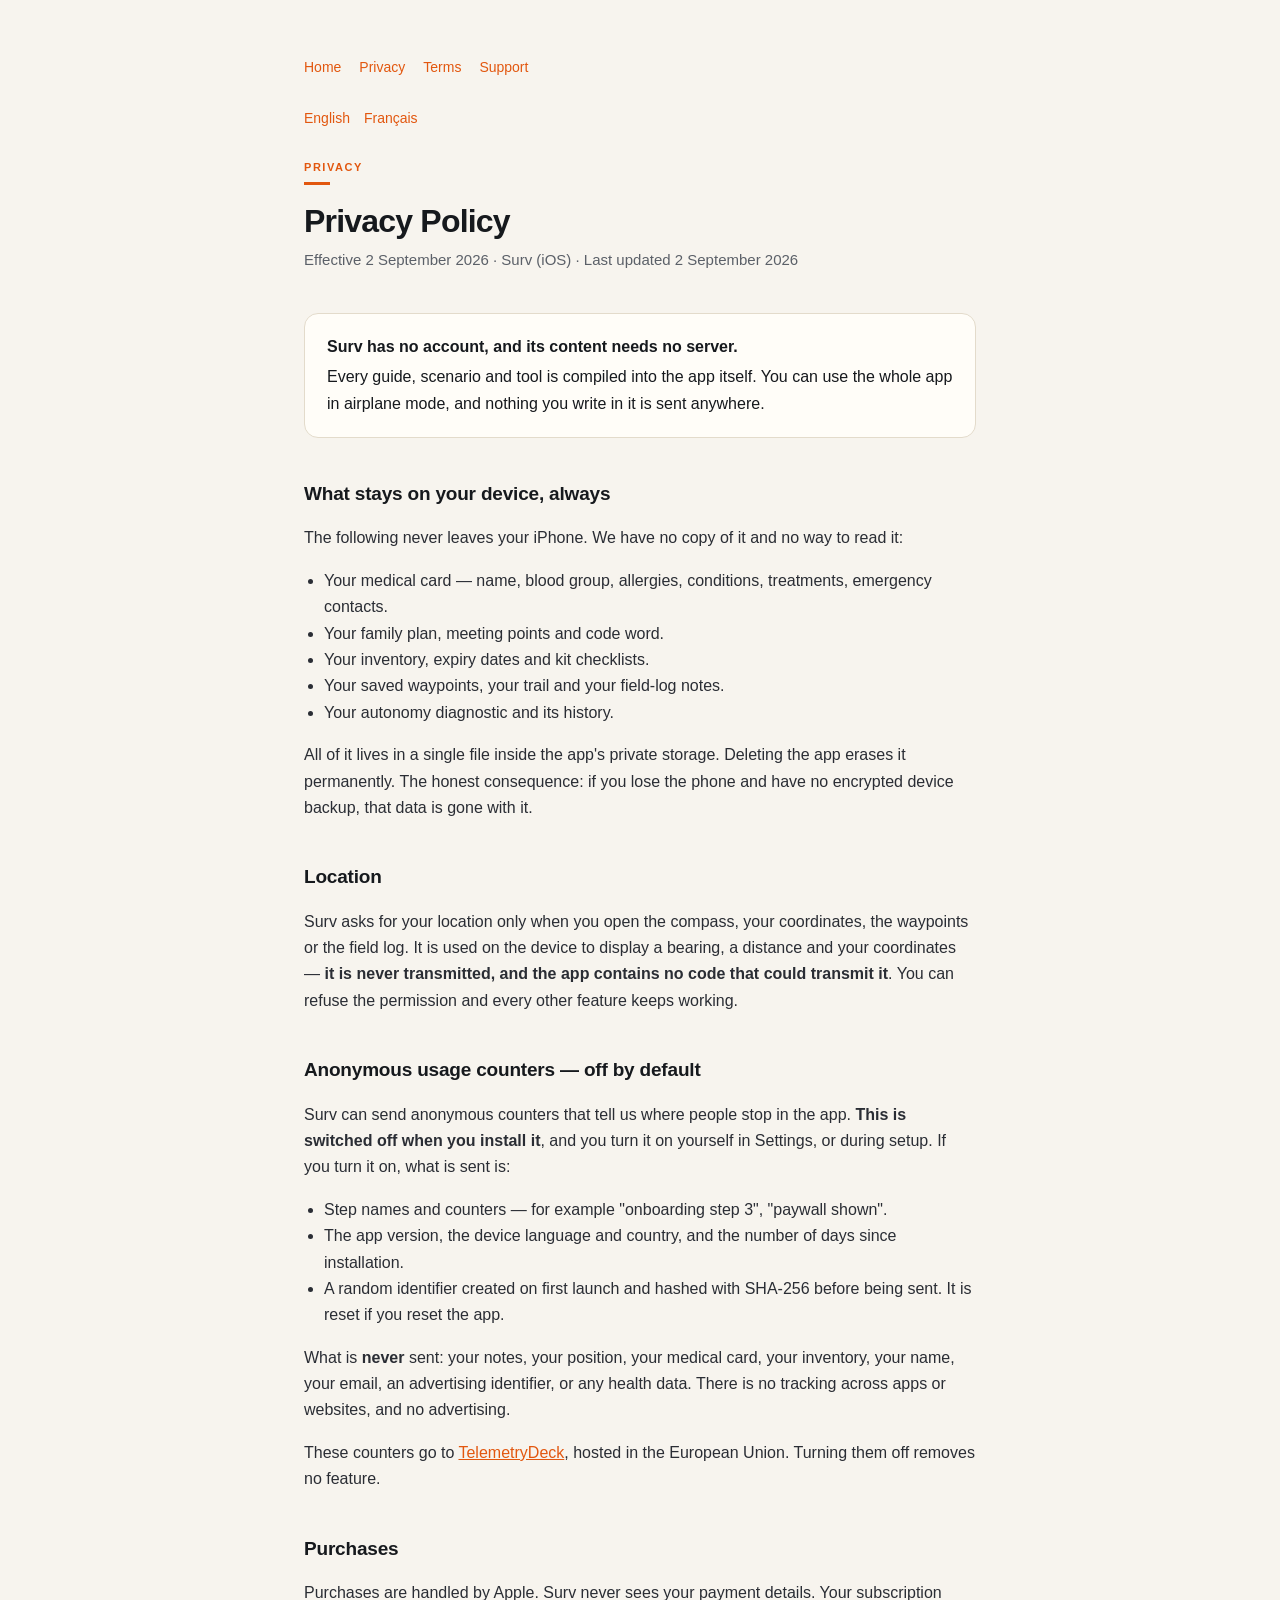
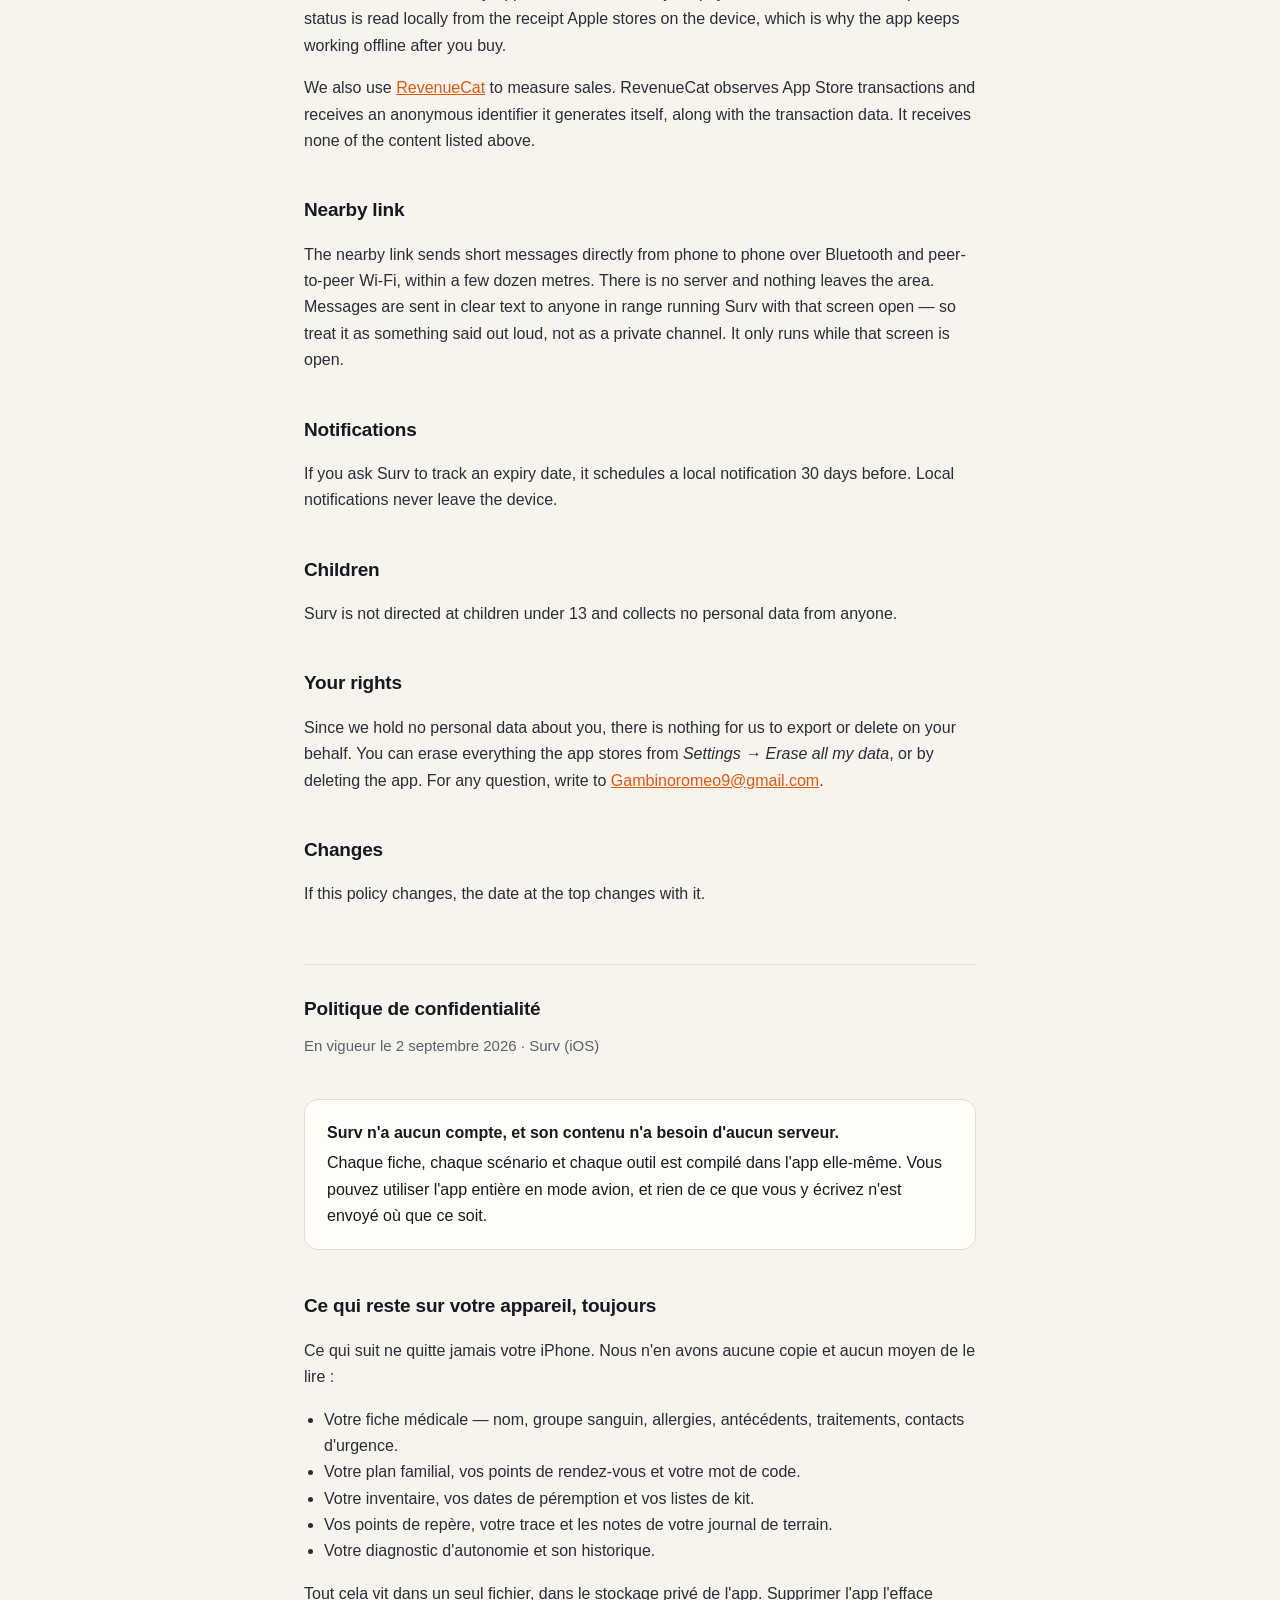
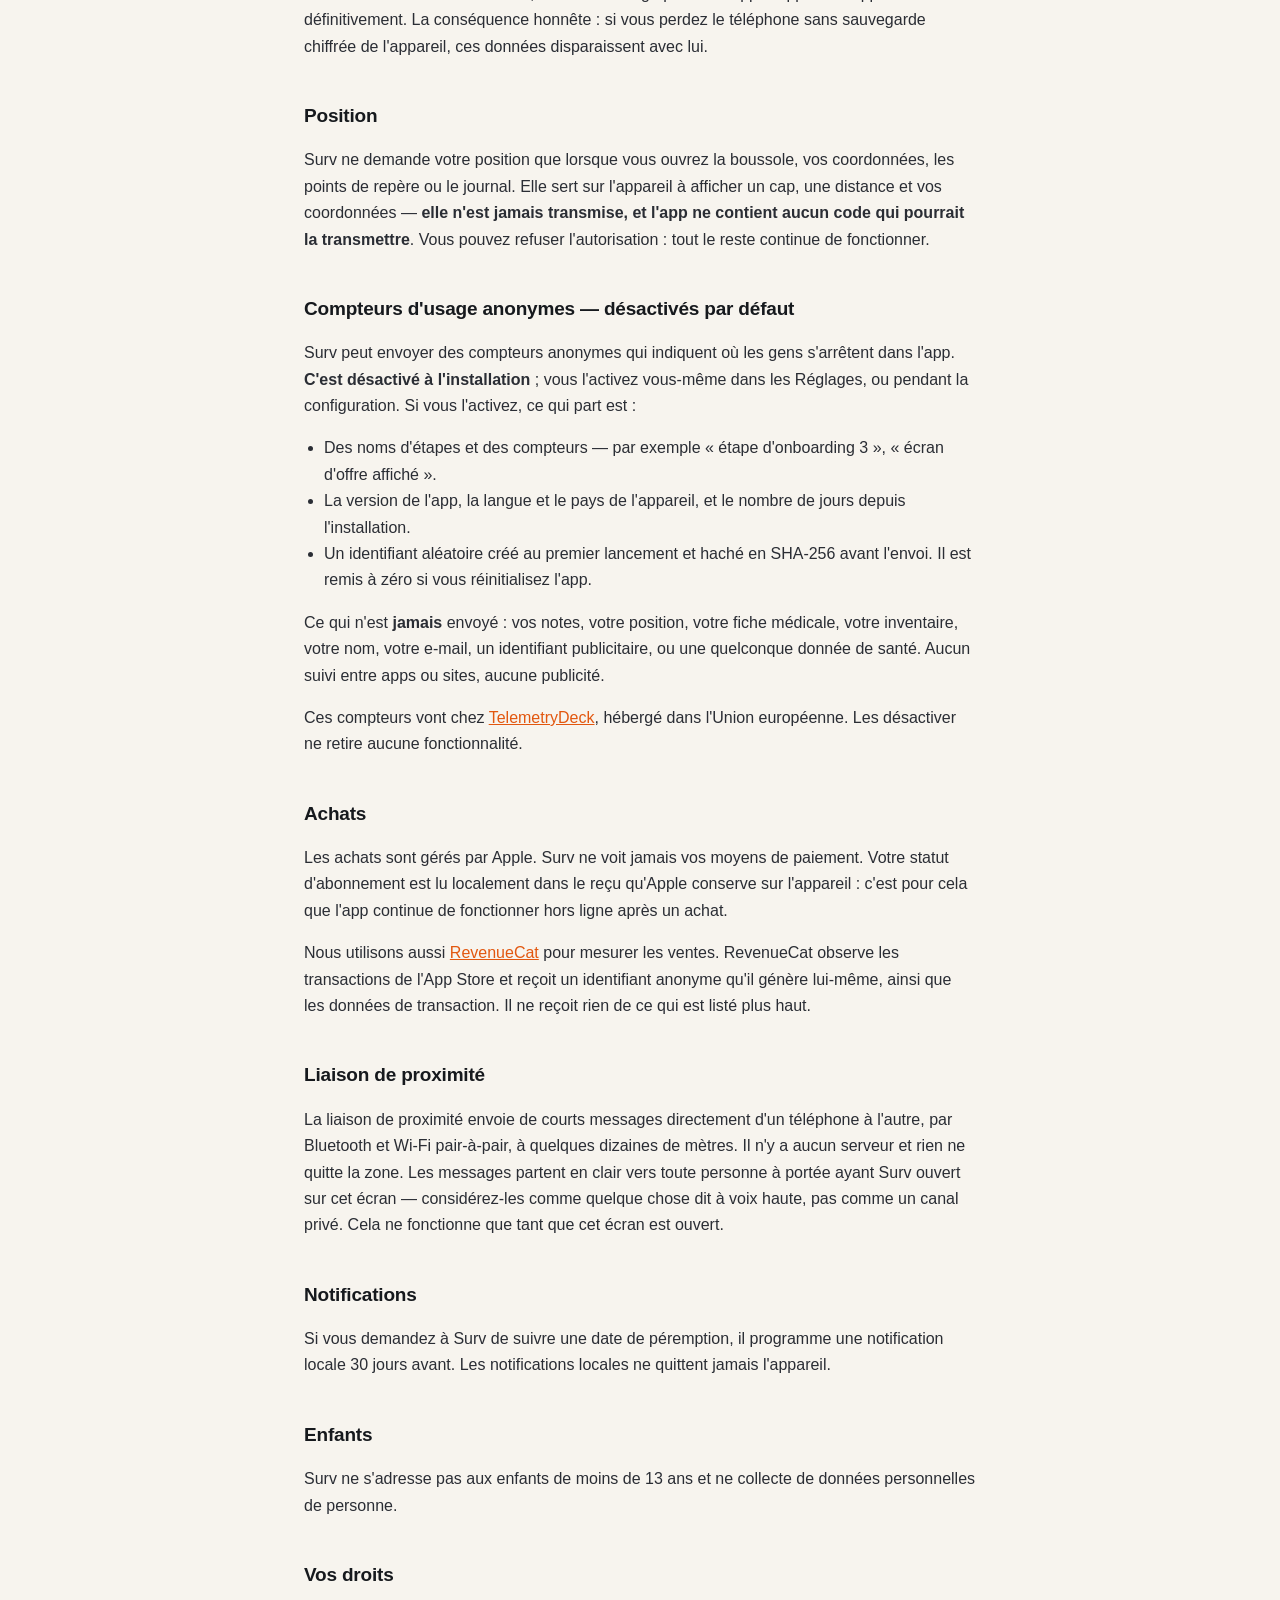
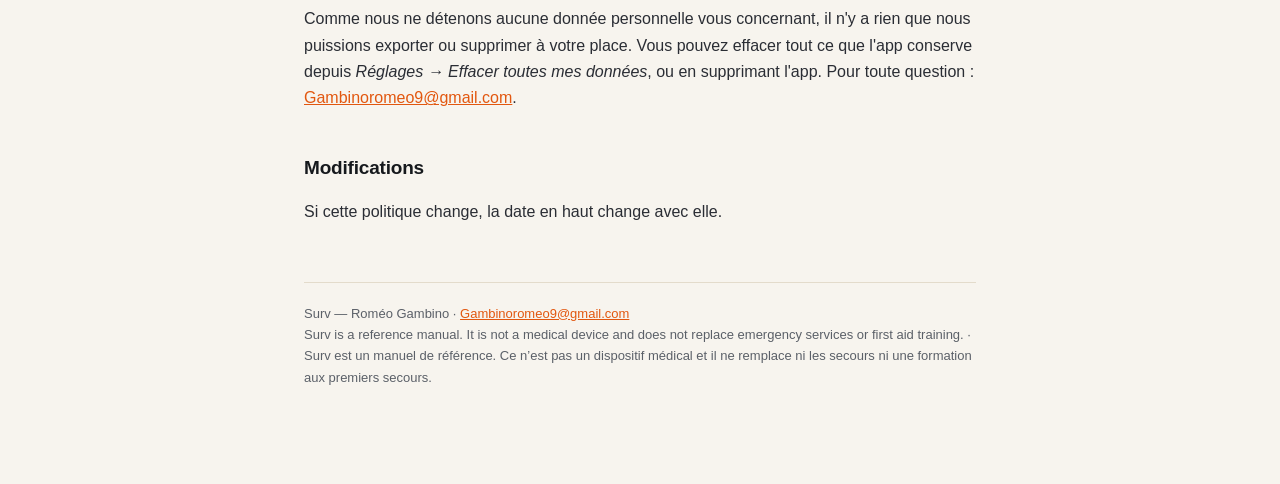
==== privacy.html @ 64fe91d2 "Surv — confidentialité, conditions et assistance Pages publiques bilingues EN/FR servies par GitHub " ====
<!doctype html><html lang="en"><head><meta charset="utf-8">
<meta name="viewport" content="width=device-width,initial-scale=1">
<title>Privacy Policy — Surv</title><link rel="stylesheet" href="style.css"></head><body>
<div class="wrap">
<nav><a href="index.html">Home</a><a href="privacy.html">Privacy</a><a href="terms.html">Terms</a><a href="support.html">Support</a></nav>
<div class="langbar"><a href="#en">English</a><a href="#fr">Français</a></div>

<p class="eyebrow" id="en">Privacy</p><div class="rule"></div>
<h1>Privacy Policy</h1>
<p class="sub">Effective 2 September 2026 · Surv (iOS) · Last updated 2 September 2026</p>

<div class="card"><strong>Surv has no account, and its content needs no server.</strong>
Every guide, scenario and tool is compiled into the app itself. You can use the whole app in airplane mode, and nothing you write in it is sent anywhere.</div>

<h2>What stays on your device, always</h2>
<p>The following never leaves your iPhone. We have no copy of it and no way to read it:</p>
<ul>
<li>Your medical card — name, blood group, allergies, conditions, treatments, emergency contacts.</li>
<li>Your family plan, meeting points and code word.</li>
<li>Your inventory, expiry dates and kit checklists.</li>
<li>Your saved waypoints, your trail and your field-log notes.</li>
<li>Your autonomy diagnostic and its history.</li>
</ul>
<p>All of it lives in a single file inside the app's private storage. Deleting the app erases it permanently. The honest consequence: if you lose the phone and have no encrypted device backup, that data is gone with it.</p>

<h2>Location</h2>
<p>Surv asks for your location only when you open the compass, your coordinates, the waypoints or the field log. It is used on the device to display a bearing, a distance and your coordinates — <strong>it is never transmitted, and the app contains no code that could transmit it</strong>. You can refuse the permission and every other feature keeps working.</p>

<h2>Anonymous usage counters — off by default</h2>
<p>Surv can send anonymous counters that tell us where people stop in the app. <strong>This is switched off when you install it</strong>, and you turn it on yourself in Settings, or during setup. If you turn it on, what is sent is:</p>
<ul>
<li>Step names and counters — for example "onboarding step 3", "paywall shown".</li>
<li>The app version, the device language and country, and the number of days since installation.</li>
<li>A random identifier created on first launch and hashed with SHA-256 before being sent. It is reset if you reset the app.</li>
</ul>
<p>What is <strong>never</strong> sent: your notes, your position, your medical card, your inventory, your name, your email, an advertising identifier, or any health data. There is no tracking across apps or websites, and no advertising.</p>
<p>These counters go to <a href="https://telemetrydeck.com/privacy/">TelemetryDeck</a>, hosted in the European Union. Turning them off removes no feature.</p>

<h2>Purchases</h2>
<p>Purchases are handled by Apple. Surv never sees your payment details. Your subscription status is read locally from the receipt Apple stores on the device, which is why the app keeps working offline after you buy.</p>
<p>We also use <a href="https://www.revenuecat.com/privacy/">RevenueCat</a> to measure sales. RevenueCat observes App Store transactions and receives an anonymous identifier it generates itself, along with the transaction data. It receives none of the content listed above.</p>

<h2>Nearby link</h2>
<p>The nearby link sends short messages directly from phone to phone over Bluetooth and peer-to-peer Wi-Fi, within a few dozen metres. There is no server and nothing leaves the area. Messages are sent in clear text to anyone in range running Surv with that screen open — so treat it as something said out loud, not as a private channel. It only runs while that screen is open.</p>

<h2>Notifications</h2>
<p>If you ask Surv to track an expiry date, it schedules a local notification 30 days before. Local notifications never leave the device.</p>

<h2>Children</h2>
<p>Surv is not directed at children under 13 and collects no personal data from anyone.</p>

<h2>Your rights</h2>
<p>Since we hold no personal data about you, there is nothing for us to export or delete on your behalf. You can erase everything the app stores from <em>Settings → Erase all my data</em>, or by deleting the app. For any question, write to <a href="mailto:Gambinoromeo9@gmail.com">Gambinoromeo9@gmail.com</a>.</p>

<h2>Changes</h2>
<p>If this policy changes, the date at the top changes with it.</p>

<h2 class="sect" id="fr">Politique de confidentialité</h2>
<p class="sub">En vigueur le 2 septembre 2026 · Surv (iOS)</p>

<div class="card"><strong>Surv n'a aucun compte, et son contenu n'a besoin d'aucun serveur.</strong>
Chaque fiche, chaque scénario et chaque outil est compilé dans l'app elle-même. Vous pouvez utiliser l'app entière en mode avion, et rien de ce que vous y écrivez n'est envoyé où que ce soit.</div>

<h2>Ce qui reste sur votre appareil, toujours</h2>
<p>Ce qui suit ne quitte jamais votre iPhone. Nous n'en avons aucune copie et aucun moyen de le lire :</p>
<ul>
<li>Votre fiche médicale — nom, groupe sanguin, allergies, antécédents, traitements, contacts d'urgence.</li>
<li>Votre plan familial, vos points de rendez-vous et votre mot de code.</li>
<li>Votre inventaire, vos dates de péremption et vos listes de kit.</li>
<li>Vos points de repère, votre trace et les notes de votre journal de terrain.</li>
<li>Votre diagnostic d'autonomie et son historique.</li>
</ul>
<p>Tout cela vit dans un seul fichier, dans le stockage privé de l'app. Supprimer l'app l'efface définitivement. La conséquence honnête : si vous perdez le téléphone sans sauvegarde chiffrée de l'appareil, ces données disparaissent avec lui.</p>

<h2>Position</h2>
<p>Surv ne demande votre position que lorsque vous ouvrez la boussole, vos coordonnées, les points de repère ou le journal. Elle sert sur l'appareil à afficher un cap, une distance et vos coordonnées — <strong>elle n'est jamais transmise, et l'app ne contient aucun code qui pourrait la transmettre</strong>. Vous pouvez refuser l'autorisation : tout le reste continue de fonctionner.</p>

<h2>Compteurs d'usage anonymes — désactivés par défaut</h2>
<p>Surv peut envoyer des compteurs anonymes qui indiquent où les gens s'arrêtent dans l'app. <strong>C'est désactivé à l'installation</strong> ; vous l'activez vous-même dans les Réglages, ou pendant la configuration. Si vous l'activez, ce qui part est :</p>
<ul>
<li>Des noms d'étapes et des compteurs — par exemple « étape d'onboarding 3 », « écran d'offre affiché ».</li>
<li>La version de l'app, la langue et le pays de l'appareil, et le nombre de jours depuis l'installation.</li>
<li>Un identifiant aléatoire créé au premier lancement et haché en SHA-256 avant l'envoi. Il est remis à zéro si vous réinitialisez l'app.</li>
</ul>
<p>Ce qui n'est <strong>jamais</strong> envoyé : vos notes, votre position, votre fiche médicale, votre inventaire, votre nom, votre e-mail, un identifiant publicitaire, ou une quelconque donnée de santé. Aucun suivi entre apps ou sites, aucune publicité.</p>
<p>Ces compteurs vont chez <a href="https://telemetrydeck.com/privacy/">TelemetryDeck</a>, hébergé dans l'Union européenne. Les désactiver ne retire aucune fonctionnalité.</p>

<h2>Achats</h2>
<p>Les achats sont gérés par Apple. Surv ne voit jamais vos moyens de paiement. Votre statut d'abonnement est lu localement dans le reçu qu'Apple conserve sur l'appareil : c'est pour cela que l'app continue de fonctionner hors ligne après un achat.</p>
<p>Nous utilisons aussi <a href="https://www.revenuecat.com/privacy/">RevenueCat</a> pour mesurer les ventes. RevenueCat observe les transactions de l'App Store et reçoit un identifiant anonyme qu'il génère lui-même, ainsi que les données de transaction. Il ne reçoit rien de ce qui est listé plus haut.</p>

<h2>Liaison de proximité</h2>
<p>La liaison de proximité envoie de courts messages directement d'un téléphone à l'autre, par Bluetooth et Wi-Fi pair-à-pair, à quelques dizaines de mètres. Il n'y a aucun serveur et rien ne quitte la zone. Les messages partent en clair vers toute personne à portée ayant Surv ouvert sur cet écran — considérez-les comme quelque chose dit à voix haute, pas comme un canal privé. Cela ne fonctionne que tant que cet écran est ouvert.</p>

<h2>Notifications</h2>
<p>Si vous demandez à Surv de suivre une date de péremption, il programme une notification locale 30 jours avant. Les notifications locales ne quittent jamais l'appareil.</p>

<h2>Enfants</h2>
<p>Surv ne s'adresse pas aux enfants de moins de 13 ans et ne collecte de données personnelles de personne.</p>

<h2>Vos droits</h2>
<p>Comme nous ne détenons aucune donnée personnelle vous concernant, il n'y a rien que nous puissions exporter ou supprimer à votre place. Vous pouvez effacer tout ce que l'app conserve depuis <em>Réglages → Effacer toutes mes données</em>, ou en supprimant l'app. Pour toute question : <a href="mailto:Gambinoromeo9@gmail.com">Gambinoromeo9@gmail.com</a>.</p>

<h2>Modifications</h2>
<p>Si cette politique change, la date en haut change avec elle.</p>

<footer>Surv — Roméo Gambino · <a href="mailto:Gambinoromeo9@gmail.com">Gambinoromeo9@gmail.com</a><br>Surv is a reference manual. It is not a medical device and does not replace emergency services or first aid training. · Surv est un manuel de référence. Ce n’est pas un dispositif médical et il ne remplace ni les secours ni une formation aux premiers secours.</footer>
</div></body></html>
---- style.css ----
:root{--ink:#16191d;--muted:#5b6068;--line:#e3dbcb;--accent:#E2570F;--bg:#f7f4ee;--card:#fffdf8}
*{box-sizing:border-box}
body{margin:0;background:var(--bg);color:var(--ink);
  font:16px/1.65 -apple-system,BlinkMacSystemFont,"Segoe UI",Inter,sans-serif}
.wrap{max-width:720px;margin:0 auto;padding:56px 24px 96px}
h1{font-size:32px;line-height:1.15;letter-spacing:-.025em;margin:0 0 8px;font-weight:800}
h2{font-size:19px;letter-spacing:-.01em;margin:40px 0 10px;font-weight:700}
h2.sect{margin-top:56px;padding-top:28px;border-top:1px solid var(--line)}
h3{font-size:16px;margin:24px 0 6px}
.sub{color:var(--muted);margin:0 0 40px;font-size:15px}
p,li{color:#2a2d34}
ul{padding-left:20px}
a{color:var(--accent)}
.card{background:var(--card);border:1px solid var(--line);border-radius:14px;padding:20px 22px;margin:24px 0}
.card strong{display:block;margin-bottom:4px}
.eyebrow{font-size:11px;font-weight:800;letter-spacing:.14em;text-transform:uppercase;color:var(--accent);margin:0 0 6px}
.rule{width:26px;height:3px;background:var(--accent);margin:0 0 18px}
footer{margin-top:56px;padding-top:20px;border-top:1px solid var(--line);color:var(--muted);font-size:13px}
nav{margin-bottom:28px;font-size:14px}
nav a{margin-right:18px;text-decoration:none}
nav a:hover{text-decoration:underline}
.langbar{margin:0 0 28px;font-size:14px}
.langbar a{margin-right:14px;text-decoration:none}
table{border-collapse:collapse;width:100%;margin:18px 0;font-size:15px}
th,td{text-align:left;padding:9px 10px;border-bottom:1px solid var(--line);vertical-align:top}
th{font-weight:700;color:var(--muted);font-size:13px;text-transform:uppercase;letter-spacing:.06em}
code{background:rgba(226,87,15,.09);padding:1px 6px;border-radius:5px;font-size:14px}
@media(prefers-color-scheme:dark){
  :root{--ink:#ecebe6;--muted:#8f95a1;--line:#262a31;--bg:#0b0d10;--card:#14171c;--accent:#FF6B00}
  p,li{color:#d2d5dc}
}
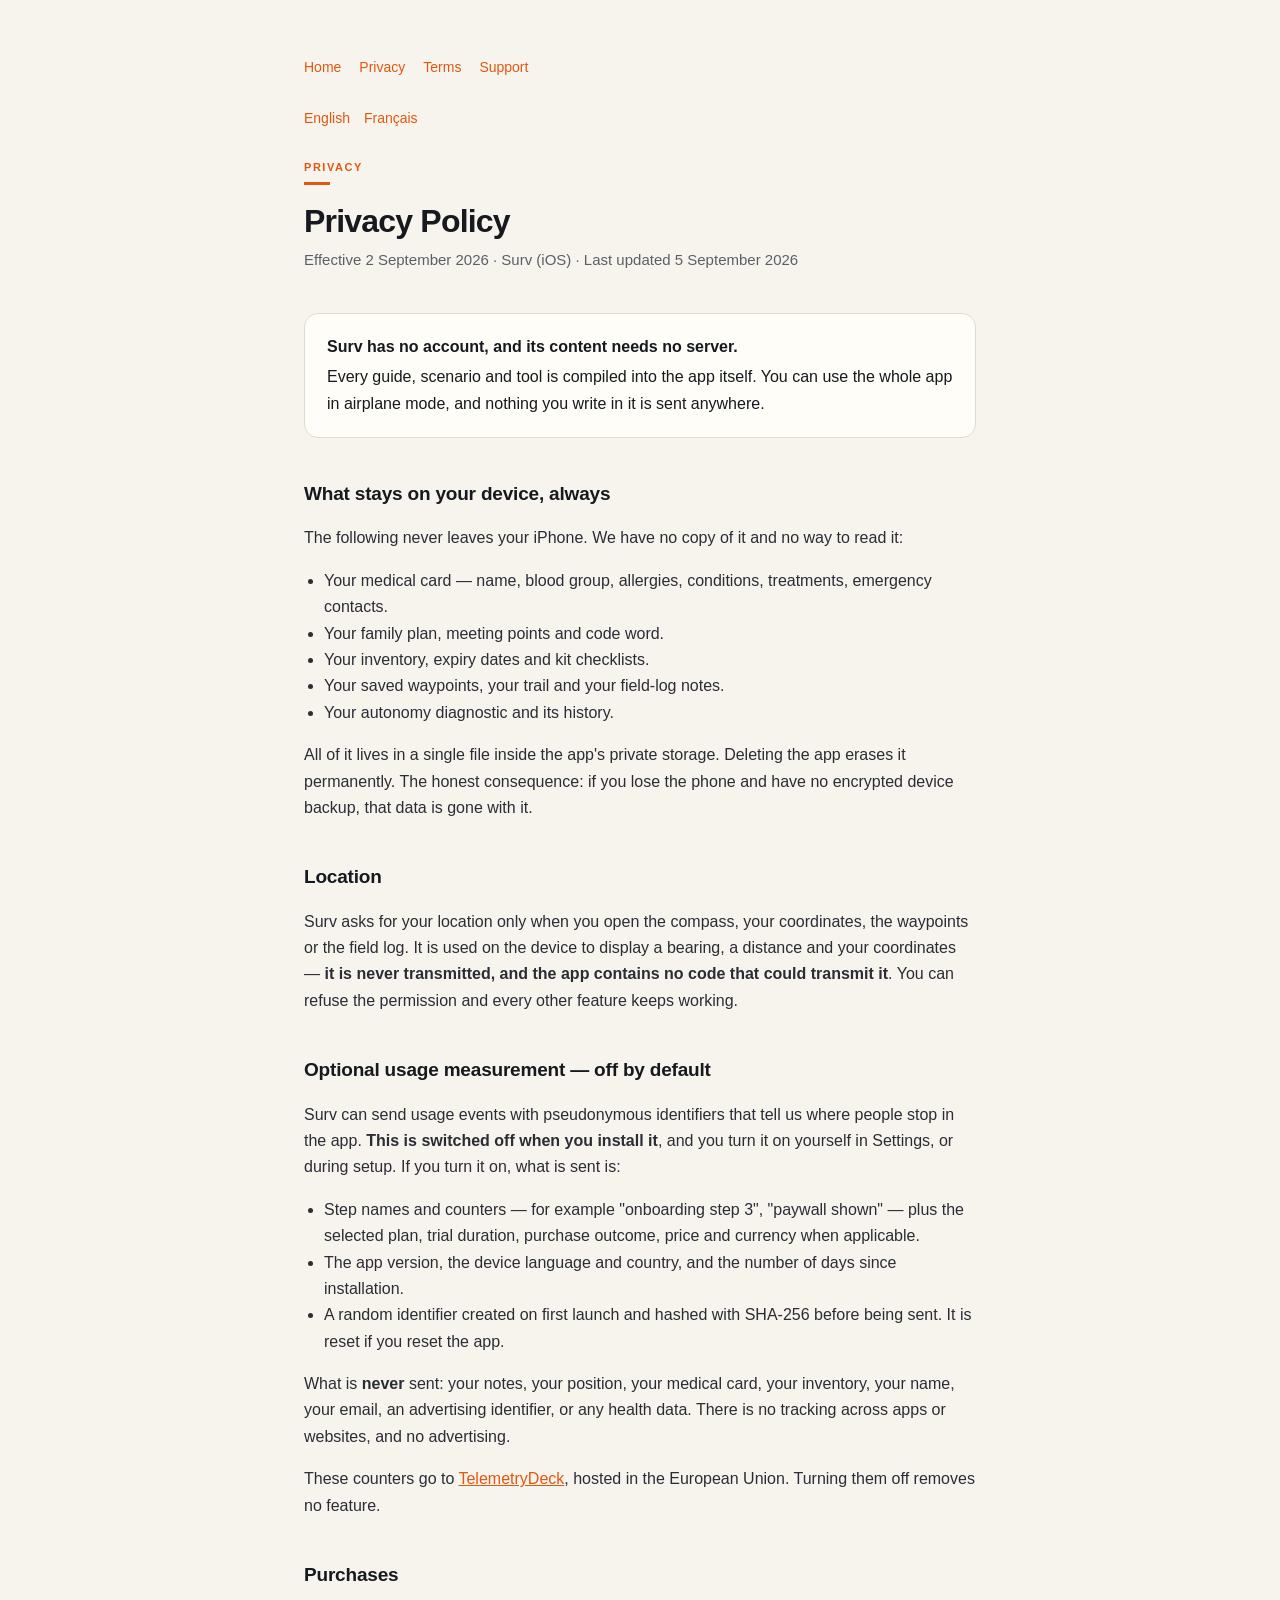
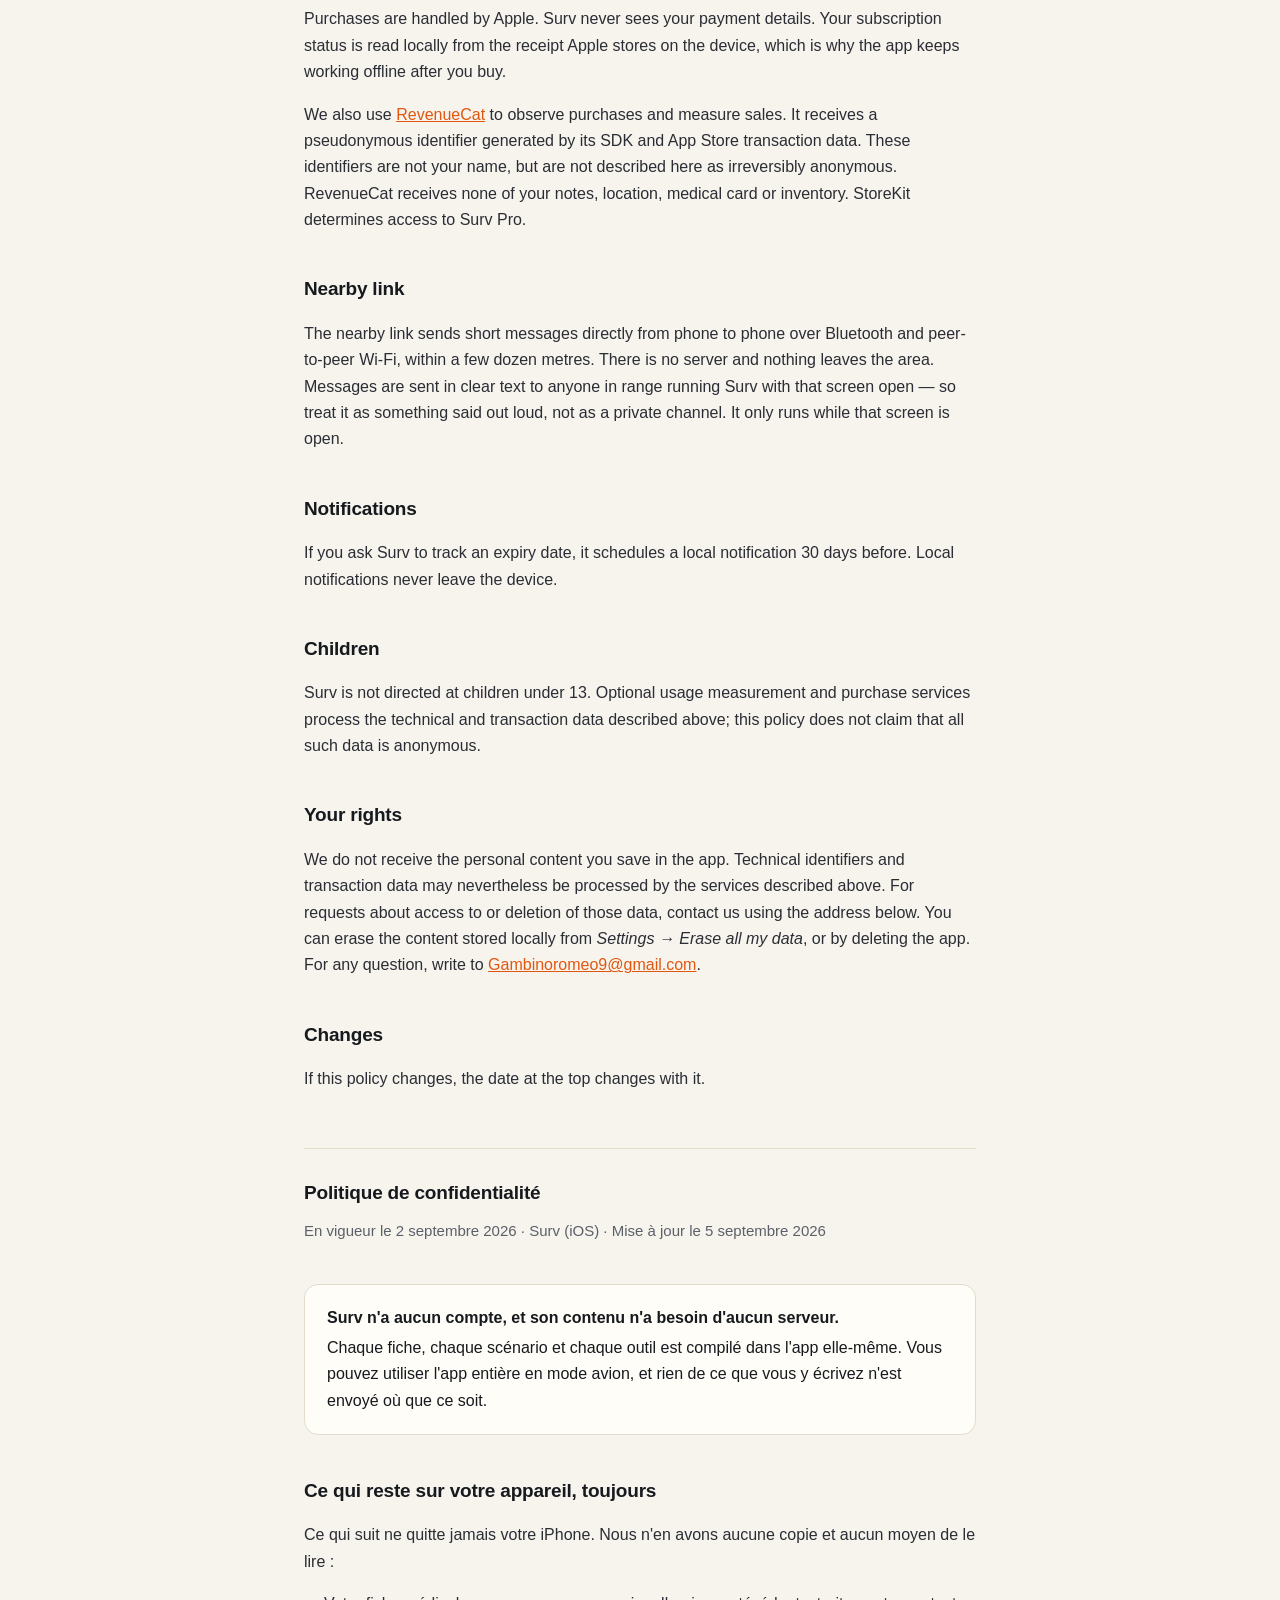
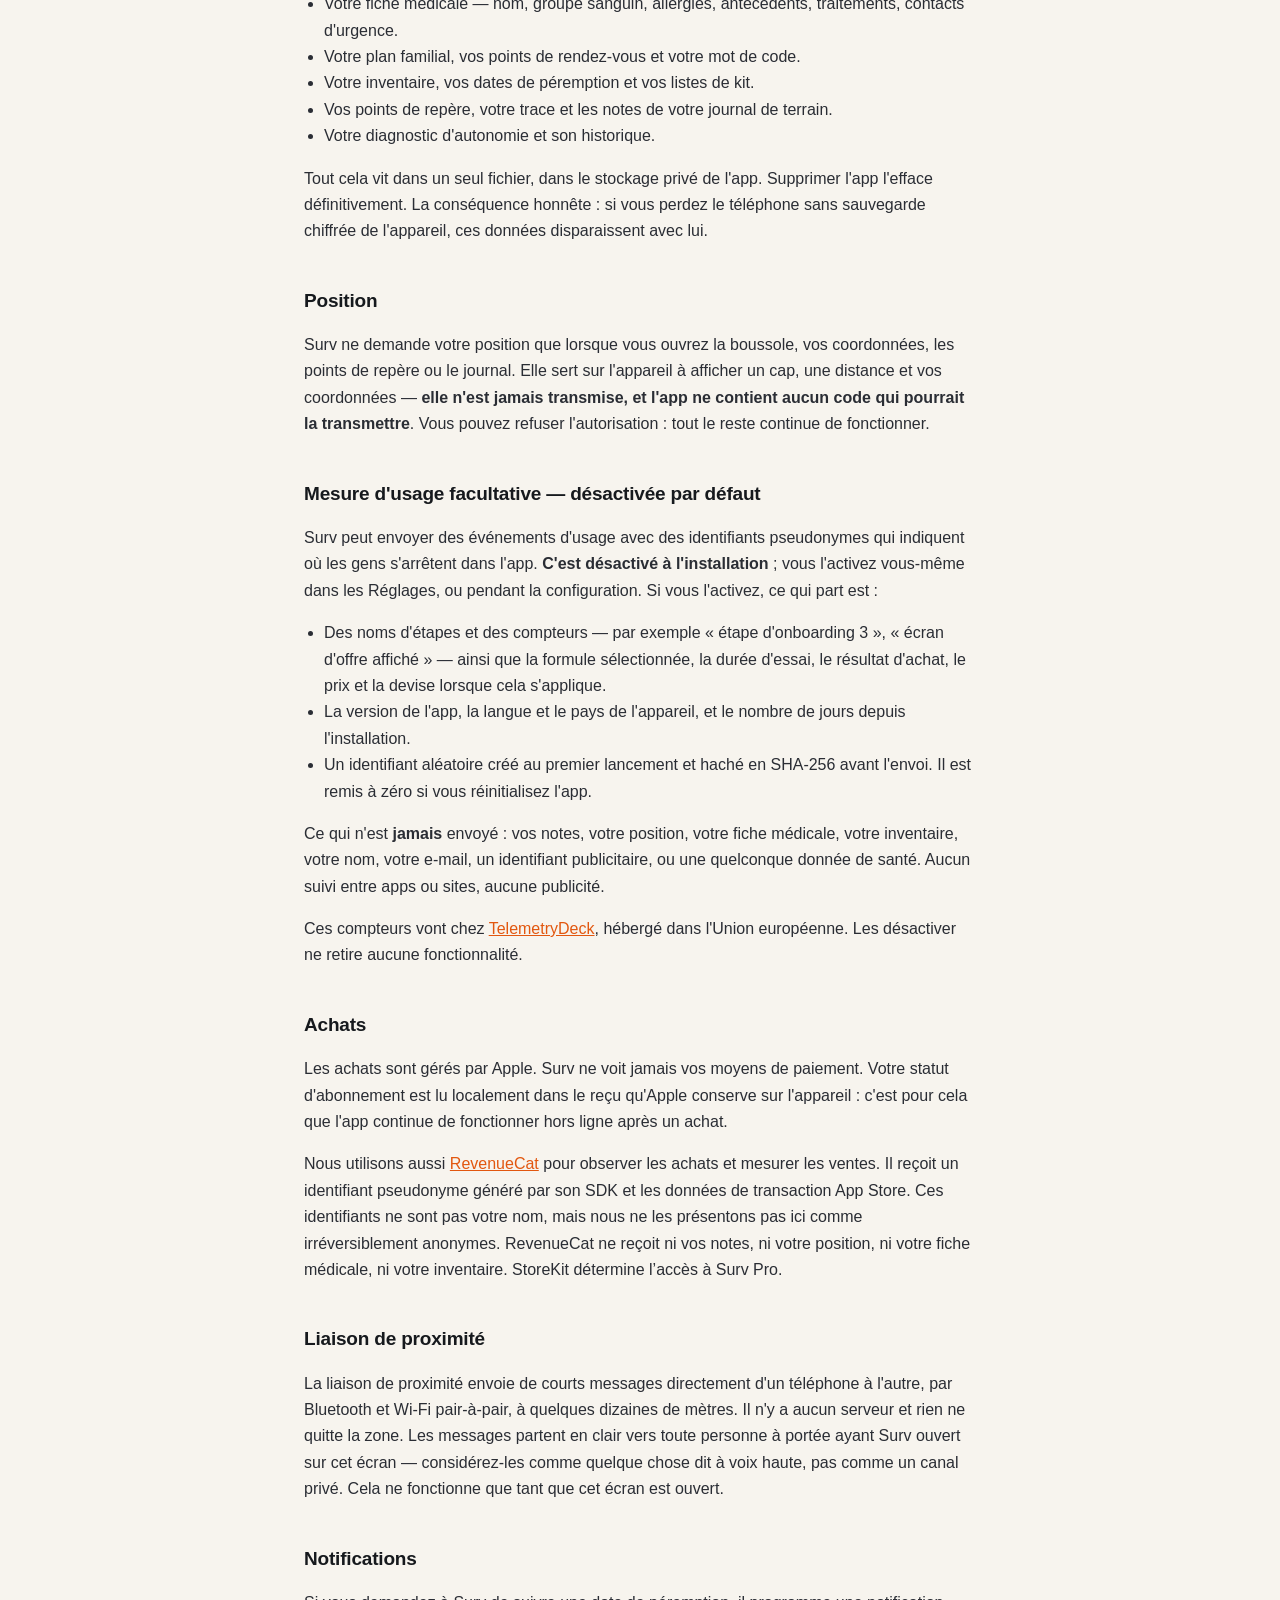
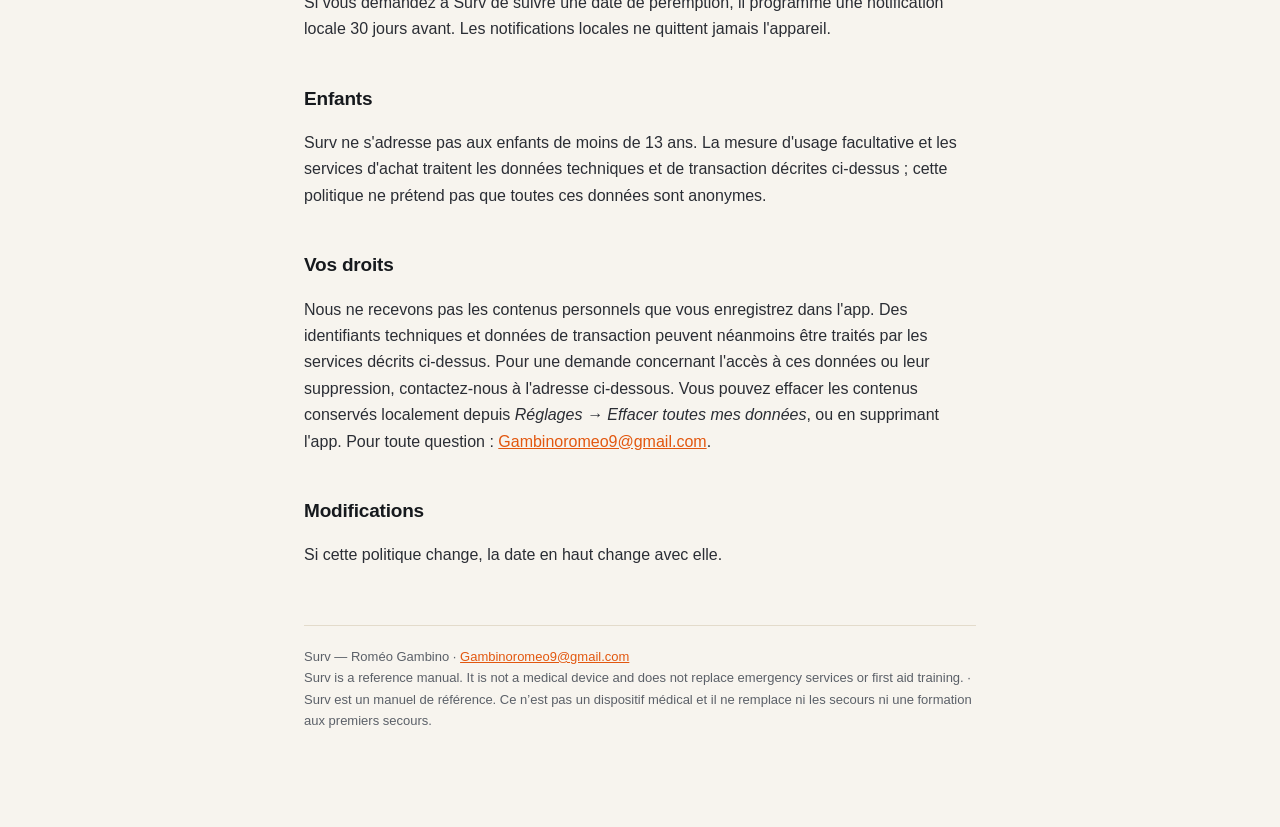
==== commit b05a6d60: "Clarify technical identifiers and privacy requests in French and English" ====
--- a/privacy.html
+++ b/privacy.html
@@ -7,7 +7,7 @@
 
 <p class="eyebrow" id="en">Privacy</p><div class="rule"></div>
 <h1>Privacy Policy</h1>
-<p class="sub">Effective 2 September 2026 · Surv (iOS) · Last updated 2 September 2026</p>
+<p class="sub">Effective 2 September 2026 · Surv (iOS) · Last updated 5 September 2026</p>
 
 <div class="card"><strong>Surv has no account, and its content needs no server.</strong>
 Every guide, scenario and tool is compiled into the app itself. You can use the whole app in airplane mode, and nothing you write in it is sent anywhere.</div>
@@ -26,10 +26,10 @@
 <h2>Location</h2>
 <p>Surv asks for your location only when you open the compass, your coordinates, the waypoints or the field log. It is used on the device to display a bearing, a distance and your coordinates — <strong>it is never transmitted, and the app contains no code that could transmit it</strong>. You can refuse the permission and every other feature keeps working.</p>
 
-<h2>Anonymous usage counters — off by default</h2>
-<p>Surv can send anonymous counters that tell us where people stop in the app. <strong>This is switched off when you install it</strong>, and you turn it on yourself in Settings, or during setup. If you turn it on, what is sent is:</p>
+<h2>Optional usage measurement — off by default</h2>
+<p>Surv can send usage events with pseudonymous identifiers that tell us where people stop in the app. <strong>This is switched off when you install it</strong>, and you turn it on yourself in Settings, or during setup. If you turn it on, what is sent is:</p>
 <ul>
-<li>Step names and counters — for example "onboarding step 3", "paywall shown".</li>
+<li>Step names and counters — for example "onboarding step 3", "paywall shown" — plus the selected plan, trial duration, purchase outcome, price and currency when applicable.</li>
 <li>The app version, the device language and country, and the number of days since installation.</li>
 <li>A random identifier created on first launch and hashed with SHA-256 before being sent. It is reset if you reset the app.</li>
 </ul>
@@ -38,7 +38,7 @@
 
 <h2>Purchases</h2>
 <p>Purchases are handled by Apple. Surv never sees your payment details. Your subscription status is read locally from the receipt Apple stores on the device, which is why the app keeps working offline after you buy.</p>
-<p>We also use <a href="https://www.revenuecat.com/privacy/">RevenueCat</a> to measure sales. RevenueCat observes App Store transactions and receives an anonymous identifier it generates itself, along with the transaction data. It receives none of the content listed above.</p>
+<p>We also use <a href="https://www.revenuecat.com/privacy/">RevenueCat</a> to observe purchases and measure sales. It receives a pseudonymous identifier generated by its SDK and App Store transaction data. These identifiers are not your name, but are not described here as irreversibly anonymous. RevenueCat receives none of your notes, location, medical card or inventory. StoreKit determines access to Surv Pro.</p>
 
 <h2>Nearby link</h2>
 <p>The nearby link sends short messages directly from phone to phone over Bluetooth and peer-to-peer Wi-Fi, within a few dozen metres. There is no server and nothing leaves the area. Messages are sent in clear text to anyone in range running Surv with that screen open — so treat it as something said out loud, not as a private channel. It only runs while that screen is open.</p>
@@ -47,16 +47,16 @@
 <p>If you ask Surv to track an expiry date, it schedules a local notification 30 days before. Local notifications never leave the device.</p>
 
 <h2>Children</h2>
-<p>Surv is not directed at children under 13 and collects no personal data from anyone.</p>
+<p>Surv is not directed at children under 13. Optional usage measurement and purchase services process the technical and transaction data described above; this policy does not claim that all such data is anonymous.</p>
 
 <h2>Your rights</h2>
-<p>Since we hold no personal data about you, there is nothing for us to export or delete on your behalf. You can erase everything the app stores from <em>Settings → Erase all my data</em>, or by deleting the app. For any question, write to <a href="mailto:Gambinoromeo9@gmail.com">Gambinoromeo9@gmail.com</a>.</p>
+<p>We do not receive the personal content you save in the app. Technical identifiers and transaction data may nevertheless be processed by the services described above. For requests about access to or deletion of those data, contact us using the address below. You can erase the content stored locally from <em>Settings → Erase all my data</em>, or by deleting the app. For any question, write to <a href="mailto:Gambinoromeo9@gmail.com">Gambinoromeo9@gmail.com</a>.</p>
 
 <h2>Changes</h2>
 <p>If this policy changes, the date at the top changes with it.</p>
 
 <h2 class="sect" id="fr">Politique de confidentialité</h2>
-<p class="sub">En vigueur le 2 septembre 2026 · Surv (iOS)</p>
+<p class="sub">En vigueur le 2 septembre 2026 · Surv (iOS) · Mise à jour le 5 septembre 2026</p>
 
 <div class="card"><strong>Surv n'a aucun compte, et son contenu n'a besoin d'aucun serveur.</strong>
 Chaque fiche, chaque scénario et chaque outil est compilé dans l'app elle-même. Vous pouvez utiliser l'app entière en mode avion, et rien de ce que vous y écrivez n'est envoyé où que ce soit.</div>
@@ -75,10 +75,10 @@
 <h2>Position</h2>
 <p>Surv ne demande votre position que lorsque vous ouvrez la boussole, vos coordonnées, les points de repère ou le journal. Elle sert sur l'appareil à afficher un cap, une distance et vos coordonnées — <strong>elle n'est jamais transmise, et l'app ne contient aucun code qui pourrait la transmettre</strong>. Vous pouvez refuser l'autorisation : tout le reste continue de fonctionner.</p>
 
-<h2>Compteurs d'usage anonymes — désactivés par défaut</h2>
-<p>Surv peut envoyer des compteurs anonymes qui indiquent où les gens s'arrêtent dans l'app. <strong>C'est désactivé à l'installation</strong> ; vous l'activez vous-même dans les Réglages, ou pendant la configuration. Si vous l'activez, ce qui part est :</p>
+<h2>Mesure d'usage facultative — désactivée par défaut</h2>
+<p>Surv peut envoyer des événements d'usage avec des identifiants pseudonymes qui indiquent où les gens s'arrêtent dans l'app. <strong>C'est désactivé à l'installation</strong> ; vous l'activez vous-même dans les Réglages, ou pendant la configuration. Si vous l'activez, ce qui part est :</p>
 <ul>
-<li>Des noms d'étapes et des compteurs — par exemple « étape d'onboarding 3 », « écran d'offre affiché ».</li>
+<li>Des noms d'étapes et des compteurs — par exemple « étape d'onboarding 3 », « écran d'offre affiché » — ainsi que la formule sélectionnée, la durée d'essai, le résultat d'achat, le prix et la devise lorsque cela s'applique.</li>
 <li>La version de l'app, la langue et le pays de l'appareil, et le nombre de jours depuis l'installation.</li>
 <li>Un identifiant aléatoire créé au premier lancement et haché en SHA-256 avant l'envoi. Il est remis à zéro si vous réinitialisez l'app.</li>
 </ul>
@@ -87,7 +87,7 @@
 
 <h2>Achats</h2>
 <p>Les achats sont gérés par Apple. Surv ne voit jamais vos moyens de paiement. Votre statut d'abonnement est lu localement dans le reçu qu'Apple conserve sur l'appareil : c'est pour cela que l'app continue de fonctionner hors ligne après un achat.</p>
-<p>Nous utilisons aussi <a href="https://www.revenuecat.com/privacy/">RevenueCat</a> pour mesurer les ventes. RevenueCat observe les transactions de l'App Store et reçoit un identifiant anonyme qu'il génère lui-même, ainsi que les données de transaction. Il ne reçoit rien de ce qui est listé plus haut.</p>
+<p>Nous utilisons aussi <a href="https://www.revenuecat.com/privacy/">RevenueCat</a> pour observer les achats et mesurer les ventes. Il reçoit un identifiant pseudonyme généré par son SDK et les données de transaction App Store. Ces identifiants ne sont pas votre nom, mais nous ne les présentons pas ici comme irréversiblement anonymes. RevenueCat ne reçoit ni vos notes, ni votre position, ni votre fiche médicale, ni votre inventaire. StoreKit détermine l’accès à Surv Pro.</p>
 
 <h2>Liaison de proximité</h2>
 <p>La liaison de proximité envoie de courts messages directement d'un téléphone à l'autre, par Bluetooth et Wi-Fi pair-à-pair, à quelques dizaines de mètres. Il n'y a aucun serveur et rien ne quitte la zone. Les messages partent en clair vers toute personne à portée ayant Surv ouvert sur cet écran — considérez-les comme quelque chose dit à voix haute, pas comme un canal privé. Cela ne fonctionne que tant que cet écran est ouvert.</p>
@@ -96,10 +96,10 @@
 <p>Si vous demandez à Surv de suivre une date de péremption, il programme une notification locale 30 jours avant. Les notifications locales ne quittent jamais l'appareil.</p>
 
 <h2>Enfants</h2>
-<p>Surv ne s'adresse pas aux enfants de moins de 13 ans et ne collecte de données personnelles de personne.</p>
+<p>Surv ne s'adresse pas aux enfants de moins de 13 ans. La mesure d'usage facultative et les services d'achat traitent les données techniques et de transaction décrites ci-dessus ; cette politique ne prétend pas que toutes ces données sont anonymes.</p>
 
 <h2>Vos droits</h2>
-<p>Comme nous ne détenons aucune donnée personnelle vous concernant, il n'y a rien que nous puissions exporter ou supprimer à votre place. Vous pouvez effacer tout ce que l'app conserve depuis <em>Réglages → Effacer toutes mes données</em>, ou en supprimant l'app. Pour toute question : <a href="mailto:Gambinoromeo9@gmail.com">Gambinoromeo9@gmail.com</a>.</p>
+<p>Nous ne recevons pas les contenus personnels que vous enregistrez dans l'app. Des identifiants techniques et données de transaction peuvent néanmoins être traités par les services décrits ci-dessus. Pour une demande concernant l'accès à ces données ou leur suppression, contactez-nous à l'adresse ci-dessous. Vous pouvez effacer les contenus conservés localement depuis <em>Réglages → Effacer toutes mes données</em>, ou en supprimant l'app. Pour toute question : <a href="mailto:Gambinoromeo9@gmail.com">Gambinoromeo9@gmail.com</a>.</p>
 
 <h2>Modifications</h2>
 <p>Si cette politique change, la date en haut change avec elle.</p>
